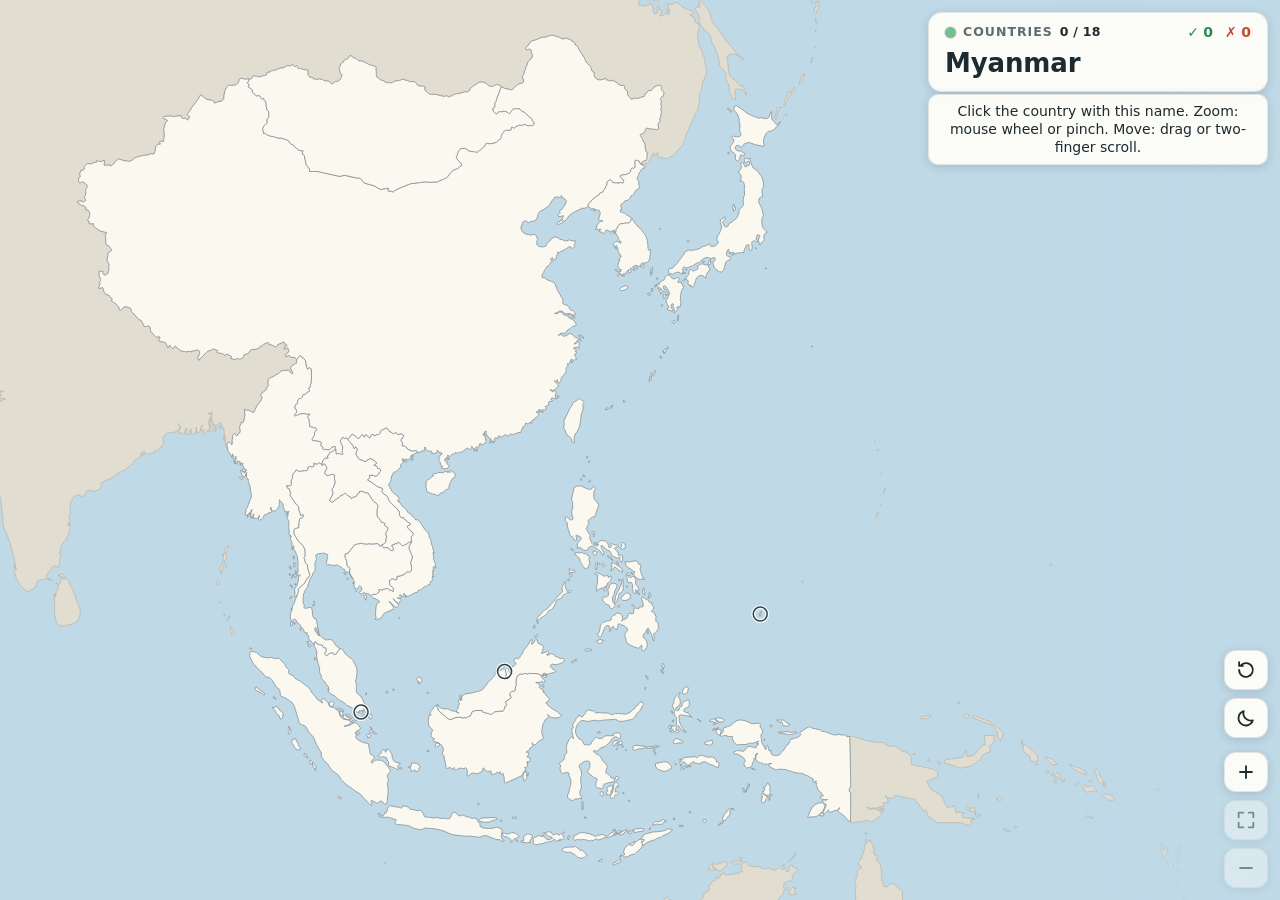
==== images/east-asia-quiz/site/index.html @ 54f2740a "east-asia-quiz: the page, engine copies and CI caller - site/index.html and site/config.js from euro" ====
<!doctype html>
<html lang="en" data-quiz="east-asia-quiz">
<head>
  <meta charset="utf-8">
  <meta name="viewport" content="width=device-width, initial-scale=1, viewport-fit=cover">
  <title>East Asia Quiz · phw</title>
  <meta name="description" content="A map quiz: find the countries of East and Southeast Asia by name, then by their capitals.">
  <meta name="color-scheme" content="light dark">
  <meta name="theme-color" content="#bfd9e7">
  <link rel="icon" href="favicon.ico" sizes="32x32">
  <link rel="icon" href="favicon.svg" type="image/svg+xml">
  <link rel="apple-touch-icon" href="apple-touch-icon.png">
  <link rel="stylesheet" href="style.css">
  <script src="theme.js"></script>
  <script type="module" src="main.js"></script>
</head>
<body>
  <div id="map" aria-hidden="true"></div>

  <section id="card" aria-label="Question">
    <div class="card-row">
      <p class="round"><span class="swatch" aria-hidden="true"></span><span id="round">Countries</span> <span id="progress" class="num">0 / 18</span></p>
      <p class="score">
        <span class="ok" title="correct"><span aria-hidden="true">✓</span> <span id="correct" class="num">0</span><span class="sr-only"> correct,</span></span>
        <span class="bad" title="misclicks"><span aria-hidden="true">✗</span> <span id="misses" class="num">0</span><span class="sr-only"> misclicks</span></span>
      </p>
    </div>
    <p id="prompt" aria-live="polite" aria-atomic="true"><span id="prompt-kind" class="sr-only">Find the country:</span> <span id="prompt-text"></span></p>
  </section>

  <p id="toast" role="status"></p>

  <nav id="controls" aria-label="Quiz and map controls">
    <div class="group">
      <button id="reset" class="btn" type="button" aria-label="Reset the quiz">
        <svg class="icon" viewBox="0 0 24 24" aria-hidden="true"><path d="M4.5 12a7.5 7.5 0 1 0 2.2-5.3"/><path d="M4.5 3.5v4h4"/></svg>
        <span class="btn-text">Reset?</span>
      </button>
      <button id="theme" class="btn" type="button" aria-label="Switch to dark theme">
        <svg class="icon icon-moon" viewBox="0 0 24 24" aria-hidden="true"><path d="M19.5 14.5A8 8 0 0 1 9.5 4.5a8 8 0 1 0 10 10z"/></svg>
        <svg class="icon icon-sun" viewBox="0 0 24 24" aria-hidden="true"><circle cx="12" cy="12" r="4"/><path d="M12 2.5v2.5M12 19v2.5M2.5 12H5M19 12h2.5M5.3 5.3l1.8 1.8M16.9 16.9l1.8 1.8M5.3 18.7l1.8-1.8M16.9 7.1l1.8-1.8"/></svg>
      </button>
    </div>
    <div class="group">
      <button id="zoom-out" class="btn" type="button" aria-label="Zoom out">
        <svg class="icon" viewBox="0 0 24 24" aria-hidden="true"><path d="M5.5 12h13"/></svg>
      </button>
      <button id="zoom-fit" class="btn" type="button" aria-label="Show the whole map">
        <svg class="icon" viewBox="0 0 24 24" aria-hidden="true"><path d="M4 9V4h5M20 9V4h-5M4 15v5h5M20 15v5h-5"/></svg>
      </button>
      <button id="zoom-in" class="btn" type="button" aria-label="Zoom in">
        <svg class="icon" viewBox="0 0 24 24" aria-hidden="true"><path d="M5.5 12h13M12 5.5v13"/></svg>
      </button>
    </div>
  </nav>

  <p id="label" aria-live="polite"></p>
  <div id="safe" aria-hidden="true"></div>
  <p class="sr-only">A map quiz of the countries of East and Southeast Asia, played by clicking or tapping on the map: answering needs a mouse, touch or pen, there is no keyboard way to pick a country. The first round names a country; click or tap it on the map. The second round names a capital; pick the country it is the capital of. Then the rounds start over in a new order. Found countries are coloured, a wrong pick shows the name of the country you picked. Zoom with the buttons, a mouse wheel or a pinch; move the map by dragging it or with a two-finger scroll on a trackpad; the plus, minus and 0 keys zoom and the arrow keys move the map.</p>
  <noscript><p class="noscript">This map quiz needs JavaScript.</p></noscript>
</body>
</html>
---- images/east-asia-quiz/site/style.css ----
/* Map quiz. Layers, bottom to top: the map (#map: inline SVG, zoomed and
   panned by main.js; the page background is its sea, and the context land
   fades out at the edge of the drawn extent), the question card, the
   controls, the optional attribution line, and the transient toast and
   misclick label.
   Shared map-quiz engine file: the source is shared/map-quiz/site/, images
   get byte-identical copies (python3 shared/sync.py). Edit the source; an
   image overrides tokens (colours) in a stylesheet of its own, linked after
   this one.

   Pieces and answers (main.js): a round's answers are pieces or groups
   of them; a piece in no answer of the round is inert (.inert: drawn as
   context land). A round with line overlays (rounds[].lines) sets
   .seamless on the regions: each piece outlines itself in its own fill,
   so no hairline shows inside a group; the lines (#overlays .line) draw
   the outlines that count, and .off hides the ones another round shows.

   Two layouts (LANDSCAPE in main.js is the same media query):
   - default (portrait, square-ish): card across the top, controls across
     the bottom; main.js fits the map into the band between them.
   - landscape: card top right, controls in a column bottom right; the map
     uses the full height (at the full view the card covers a corner of it:
     keep that corner to context land, as Russia in europe-quiz).

   Theme: light tokens on :root, dark tokens for prefers-color-scheme: dark
   unless <html data-theme="light">, and for <html data-theme="dark"> (set
   by theme.js, which also handles the toggle). Dark mode: the round
   colours (A, B, their hovers, the misclick) are dark fills under a light
   border line, so the line stays visible between two neighbours of the
   same colour (contrast ≥ 2:1 against every fill). */

:root {
  color-scheme: light;
  --sea: #bfd9e7;
  --land: #e2ddd1;
  --land-line: #b5ad9e;
  --region: #fbf8f0;
  --region-hover: #efe7d6;
  --border: #7f8b91;
  --a: #74bf8f;
  --a-hover: #62b080;
  --b: #f2b661;
  --b-hover: #e7a74b;
  --pulse: #ffffff;
  --miss: #e35b4b;
  --ring: #33434b;
  --ring-halo: rgba(255, 255, 255, 0.85);
  --fg: #1d2a30;
  --muted: #5d6c73;
  --ok: #2c8a57;
  --bad: #c4473a;
  --panel: rgba(255, 253, 248, 0.93);
  --panel-line: rgba(60, 70, 80, 0.12);
  --shadow: 0 2px 10px rgba(30, 45, 55, 0.16);
  --btn-hover: rgba(255, 255, 255, 1);
  --label-bg: rgba(29, 42, 48, 0.92);
  --label-fg: #ffffff;
  --focus: #2f7fae;
  --water: var(--sea); /* overlays (rivers, lakes) … */
  --overlay-stroke: 0; /* … and their outline, map units */
  --inert: var(--land); /* pieces in no answer of the round … */
  --inert-line: var(--land-line); /* … and their outline */
}

@media (prefers-color-scheme: dark) {
  :root:not([data-theme="light"]) {
    color-scheme: dark;
    --sea: #0d1e2a;
    --land: #1a2932;
    --land-line: #2e414c;
    --region: #2b3e48;
    --region-hover: #375058;
    --border: #9ab2bd;
    --a: #20774f;
    --a-hover: #278460;
    --b: #a3530f;
    --b-hover: #b8600f;
    --pulse: #f0fff8;
    --miss: #c44a3f;
    --ring: #e4eef2;
    --ring-halo: rgba(4, 11, 17, 0.8);
    --fg: #e4eef2;
    --muted: #8ea4ae;
    --ok: #5fd39e;
    --bad: #ff8c7a;
    --panel: rgba(13, 27, 37, 0.9);
    --panel-line: rgba(160, 200, 220, 0.12);
    --shadow: 0 2px 12px rgba(0, 0, 0, 0.45);
    --btn-hover: rgba(24, 46, 60, 1);
    --label-bg: rgba(236, 244, 247, 0.95);
    --label-fg: #0d1e2a;
    --focus: #7cc4e8;
  }
}

:root[data-theme="dark"] {
  color-scheme: dark;
  --sea: #0d1e2a;
  --land: #1a2932;
  --land-line: #2e414c;
  --region: #2b3e48;
  --region-hover: #375058;
  --border: #9ab2bd;
  --a: #20774f;
  --a-hover: #278460;
  --b: #a3530f;
  --b-hover: #b8600f;
  --pulse: #f0fff8;
  --miss: #c44a3f;
  --ring: #e4eef2;
  --ring-halo: rgba(4, 11, 17, 0.8);
  --fg: #e4eef2;
  --muted: #8ea4ae;
  --ok: #5fd39e;
  --bad: #ff8c7a;
  --panel: rgba(13, 27, 37, 0.9);
  --panel-line: rgba(160, 200, 220, 0.12);
  --shadow: 0 2px 12px rgba(0, 0, 0, 0.45);
  --btn-hover: rgba(24, 46, 60, 1);
  --label-bg: rgba(236, 244, 247, 0.95);
  --label-fg: #0d1e2a;
  --focus: #7cc4e8;
}

html,
body {
  margin: 0;
  height: 100%;
  overflow: hidden;
  background: var(--sea);
  color: var(--fg);
  font: 15px/1.3 system-ui, -apple-system, "Segoe UI", Roboto, sans-serif;
  /* Touches pan and zoom the map: no page scrolling, zooming, selection
     or callouts. */
  touch-action: none;
  -webkit-user-select: none;
  user-select: none;
  -webkit-touch-callout: none;
  -webkit-tap-highlight-color: transparent;
}

p {
  margin: 0;
}

/* ── Map ─────────────────────────────────────────────────────────────── */

#map {
  position: fixed;
  top: 0;
  right: 0;
  bottom: 0;
  left: 0;
}

#map svg {
  position: absolute;
  top: 0;
  left: 0;
  width: 100%;
  height: 100%;
  display: block;
  touch-action: none;
}

#map svg.over {
  cursor: pointer;
}

#map svg.panning {
  cursor: grabbing;
}

/* Strokes keep their width in screen pixels at any zoom. */
#map path,
#map rect,
#map circle {
  vector-effect: non-scaling-stroke;
}

/* Fade at the edge of the drawn extent: land dissolves into the sea. */
#fade {
  pointer-events: none;
}

#fade stop {
  stop-color: var(--sea);
}

.fade-1 {
  stop-opacity: 0.84;
}

.fade-2 {
  stop-opacity: 0.5;
}

.fade-3 {
  stop-opacity: 0.16;
}

.fade-4 {
  stop-opacity: 0;
}

#fade-t {
  fill: url(#fade-gt);
}

#fade-b {
  fill: url(#fade-gb);
}

#fade-l {
  fill: url(#fade-gl);
}

#fade-r {
  fill: url(#fade-gr);
}

/* Overlays (map.svg's #overlays, e.g. rivers): above the regions, never
   hit: clicks and hover go to what lies beneath. Fill and an outline of
   the same colour, its width in map units (it scales with the map, so it
   closes the same gaps, e.g. under bridges, at any zoom): --water and
   --overlay-stroke, both per image; style one overlay by its id. */
#overlays {
  pointer-events: none;
}

#overlays path {
  fill: var(--water);
  stroke: var(--water);
  stroke-width: var(--overlay-stroke);
  stroke-linejoin: round;
  vector-effect: none;
}

/* Line overlays (rounds[].lines: coasts, borders between groups; open
   lines along the region edges): a stroke only, the region outline's
   hairline, shown in the rounds that list them. */
#overlays path.line {
  fill: none;
  stroke: var(--border);
  stroke-width: 0.75px;
  stroke-linejoin: round;
  stroke-linecap: round;
  vector-effect: non-scaling-stroke;
}

#overlays path.off {
  display: none;
}

#land {
  fill: var(--land);
  stroke: var(--land-line);
  stroke-width: 0.6px;
  stroke-linejoin: round;
  pointer-events: none;
}

/* Regions (main.js adds class "regions" to their group in map.svg).
   --fill: the region's resting colour (the blink returns to it). */
.regions path {
  --fill: var(--region);
  fill: var(--fill);
  stroke: var(--border);
  stroke-width: 0.75px;
  stroke-linejoin: round;
}

.regions path.hover {
  --fill: var(--region-hover);
}

.regions path.c1 {
  --fill: var(--a);
}

.regions path.c1.hover {
  --fill: var(--a-hover);
}

.regions path.c2 {
  --fill: var(--b);
}

.regions path.c2.hover {
  --fill: var(--b-hover);
}

/* A correct answer: the new colour fades in from a bright flash. */
.regions path.pulse {
  animation: pulse 0.7s ease-out;
}

/* A misclick: the picked region blinks twice. */
.regions path.flash {
  animation: flash 0.5s linear 2;
}

@keyframes pulse {
  from {
    fill: var(--pulse);
  }
}

@keyframes flash {
  0%,
  55% {
    fill: var(--miss);
  }
  65%,
  100% {
    fill: var(--fill);
  }
}

/* A round with line overlays: each piece outlines itself in its own fill
   (closing hairline seams between the pieces of a group); the line
   overlays above draw the outlines. Pulse and blink animate the outline
   with the fill. */
.regions.seamless path {
  stroke: var(--fill);
  stroke-width: 0.6px;
}

.regions.seamless path.pulse {
  animation-name: pulse-seamless;
}

.regions.seamless path.flash {
  animation-name: flash-seamless;
}

@keyframes pulse-seamless {
  from {
    fill: var(--pulse);
    stroke: var(--pulse);
  }
}

@keyframes flash-seamless {
  0%,
  55% {
    fill: var(--miss);
    stroke: var(--miss);
  }
  65%,
  100% {
    fill: var(--fill);
    stroke: var(--fill);
  }
}

/* A piece in no answer of the round: context land for that round (never
   hit, never hovered; its colour from earlier rounds comes back with it). */
.regions path.inert {
  --fill: var(--inert);
  stroke: var(--inert-line);
  stroke-width: 0.6px;
}

/* Rings for regions too small to tap at the full view (main.js hides a
   ring once its region is big enough on screen). The hit area is larger
   than the ring and handled in main.js. */
#markers {
  pointer-events: none;
}

#markers .off {
  display: none;
}

.marker-halo {
  fill: none;
  stroke: var(--ring-halo);
  stroke-width: 4px;
}

.marker {
  fill: var(--region);
  fill-opacity: 0;
  stroke: var(--ring);
  stroke-width: 1.5px;
}

.marker.c1 {
  fill: var(--a);
  fill-opacity: 1;
}

.marker.c2 {
  fill: var(--b);
  fill-opacity: 1;
}

.marker.hover {
  stroke-width: 2.5px;
}

.marker.flash {
  animation: flash-ring 0.5s linear 2;
}

@keyframes flash-ring {
  0%,
  55% {
    fill: var(--miss);
    fill-opacity: 1;
    stroke: var(--miss);
  }
}

/* ── Question card ───────────────────────────────────────────────────── */

#card,
#controls {
  position: fixed;
  left: 50%;
  transform: translateX(-50%);
  width: min(520px, calc(100% - 24px - env(safe-area-inset-left, 0px) - env(safe-area-inset-right, 0px)));
  box-sizing: border-box;
}

#card {
  top: calc(env(safe-area-inset-top, 0px) + 10px);
  padding: 9px 16px 10px;
  border-radius: 14px;
  background: var(--panel);
  border: 1px solid var(--panel-line);
  box-shadow: var(--shadow);
  -webkit-backdrop-filter: blur(8px);
  backdrop-filter: blur(8px);
}

.card-row {
  display: flex;
  align-items: center;
  justify-content: space-between;
  gap: 12px;
  height: 20px;
}

.round {
  display: flex;
  align-items: center;
  gap: 7px;
  font-size: 12.5px;
  font-weight: 650;
  letter-spacing: 0.08em;
  text-transform: uppercase;
  color: var(--muted);
  white-space: nowrap;
}

.swatch {
  width: 11px;
  height: 11px;
  border-radius: 50%;
  background: var(--a);
  box-shadow: 0 0 0 1px var(--panel-line);
}

/* Odd rounds colour with B (main.js). */
.swatch.b {
  background: var(--b);
}

#progress {
  color: var(--fg);
  letter-spacing: 0.02em;
}

.score {
  display: flex;
  gap: 12px;
  font-size: 14px;
  white-space: nowrap;
}

.ok {
  color: var(--ok);
}

.bad {
  color: var(--bad);
}

.num {
  font-weight: 650;
  font-variant-numeric: tabular-nums;
}

#prompt {
  height: 36px;
  margin-top: 3px;
  font-size: clamp(21px, 5.8vw, 28px);
  line-height: 36px;
  font-weight: 700;
  letter-spacing: -0.005em;
  white-space: nowrap;
  overflow: hidden;
  text-overflow: ellipsis;
}

/* Optional second line (rounds[].sub; main.js adds it and :root.has-sub
   when a round has one): the same height in every round, so the card
   never changes size. */
#prompt-sub {
  height: 18px;
  font-size: 13.5px;
  line-height: 18px;
  color: var(--muted);
  white-space: nowrap;
  overflow: hidden;
  text-overflow: ellipsis;
}

/* ── Toast and misclick label ────────────────────────────────────────── */

/* Just below the card: 82 px from its top, 100 px with the sub-line.
   Centred as wide as its text needs, up to max-width of the whole window
   (left: 50% with a translate would let it shrink into the right half). */
#toast {
  position: fixed;
  left: 0;
  right: 0;
  margin: 0 auto;
  box-sizing: border-box;
  top: calc(env(safe-area-inset-top, 0px) + 10px + 82px);
  width: fit-content;
  max-width: min(480px, calc(100% - 40px));
  padding: 7px 14px;
  border-radius: 10px;
  background: var(--panel);
  border: 1px solid var(--panel-line);
  box-shadow: var(--shadow);
  font-size: 14px;
  text-align: center;
  opacity: 0;
  visibility: hidden;
  pointer-events: none;
  transition: opacity 0.25s, visibility 0s 0.25s;
}

:root.has-sub #toast {
  top: calc(env(safe-area-inset-top, 0px) + 10px + 100px);
}

#toast.show {
  opacity: 1;
  visibility: visible;
  transition: opacity 0.25s;
}

#label {
  position: fixed;
  top: 0;
  left: 0;
  max-width: calc(100vw - 16px);
  padding: 5px 11px;
  border-radius: 8px;
  background: var(--label-bg);
  color: var(--label-fg);
  font-size: 15px;
  font-weight: 600;
  white-space: nowrap;
  overflow: hidden;
  text-overflow: ellipsis;
  box-shadow: var(--shadow);
  opacity: 0;
  visibility: hidden;
  pointer-events: none;
  transition: opacity 0.2s, visibility 0s 0.2s;
}

#label.show {
  opacity: 1;
  visibility: visible;
  transition: opacity 0.12s;
}

/* ── Attribution (optional: config.attribution) ──────────────────────── */

/* Portrait: a line under the controls, which move up to make room.
   Landscape (below): the bottom-left corner, clear of the controls column. */
#attribution {
  position: fixed;
  left: 50%;
  bottom: calc(env(safe-area-inset-bottom, 0px) + 5px);
  transform: translateX(-50%);
  max-width: calc(100% - 24px - env(safe-area-inset-left, 0px) - env(safe-area-inset-right, 0px));
  box-sizing: border-box;
  padding: 1px 7px;
  border-radius: 6px;
  background: var(--panel);
  color: var(--muted);
  font-size: 11px;
  line-height: 15px;
  white-space: nowrap;
  overflow: hidden;
  text-overflow: ellipsis;
  pointer-events: none;
}

:root.has-attribution #controls {
  bottom: calc(env(safe-area-inset-bottom, 0px) + 28px);
}

/* ── Controls ────────────────────────────────────────────────────────── */

#controls {
  bottom: calc(env(safe-area-inset-bottom, 0px) + 12px);
  display: flex;
  justify-content: space-between;
  pointer-events: none;
}

.group {
  display: flex;
  gap: 8px;
}

.btn {
  display: inline-flex;
  align-items: center;
  justify-content: center;
  gap: 6px;
  min-width: 44px;
  height: 44px;
  padding: 0 10px;
  border: 1px solid var(--panel-line);
  border-radius: 12px;
  background: var(--panel);
  box-shadow: var(--shadow);
  color: var(--fg);
  font: inherit;
  font-weight: 650;
  cursor: pointer;
  pointer-events: auto;
  touch-action: manipulation;
  -webkit-backdrop-filter: blur(8px);
  backdrop-filter: blur(8px);
}

.btn:hover {
  background: var(--btn-hover);
}

.btn:focus-visible {
  outline: 2px solid var(--focus);
  outline-offset: 2px;
}

/* Zoom limit reached (aria-disabled keeps the button focusable). */
.btn[aria-disabled="true"] {
  opacity: 0.45;
  cursor: default;
}

.btn[aria-disabled="true"]:hover {
  background: var(--panel);
}

.icon {
  width: 22px;
  height: 22px;
  flex: none;
  fill: none;
  stroke: currentColor;
  stroke-width: 2;
  stroke-linecap: round;
  stroke-linejoin: round;
}

.icon-sun,
:root[data-theme="dark"] .icon-moon {
  display: none;
}

:root[data-theme="dark"] .icon-sun {
  display: block;
}

.btn-text {
  display: none;
}

/* Reset asks once: the first press arms it for a few seconds. */
#reset.armed {
  color: var(--bad);
  border-color: currentColor;
}

#reset.armed .btn-text {
  display: inline;
}

@media (pointer: fine) {
  .btn {
    min-width: 40px;
    height: 40px;
  }
}

/* ── Landscape ───────────────────────────────────────────────────────── */

@media (min-aspect-ratio: 4/3) {
  #card,
  #toast {
    left: auto;
    right: calc(env(safe-area-inset-right, 0px) + 12px);
    transform: none;
    width: min(340px, 36vw);
  }

  #card {
    top: calc(env(safe-area-inset-top, 0px) + 12px);
  }

  #prompt {
    font-size: clamp(19px, 2.4vw, 26px);
  }

  #toast {
    top: calc(env(safe-area-inset-top, 0px) + 12px + 82px);
    margin: 0;
    max-width: none;
  }

  :root.has-sub #toast {
    top: calc(env(safe-area-inset-top, 0px) + 12px + 100px);
  }

  #controls {
    left: auto;
    right: calc(env(safe-area-inset-right, 0px) + 12px);
    transform: none;
    width: auto;
    flex-direction: column;
    align-items: flex-end;
    gap: 14px;
  }

  .group {
    flex-direction: column;
    align-items: flex-end;
  }

  .group:last-child {
    flex-direction: column-reverse;
  }

  #attribution {
    left: calc(env(safe-area-inset-left, 0px) + 12px);
    bottom: calc(env(safe-area-inset-bottom, 0px) + 12px);
    transform: none;
    /* the controls column: 12 px margin, up to 44 px buttons, a gap */
    max-width: calc(100% - 88px - env(safe-area-inset-left, 0px) - env(safe-area-inset-right, 0px));
  }

  :root.has-attribution #controls {
    bottom: calc(env(safe-area-inset-bottom, 0px) + 12px);
  }
}

/* ── Reduced motion: no transitions, no pulse; a misclick is a steady
   highlight instead of a blink (main.js removes it with the label). ── */

@media (prefers-reduced-motion: reduce) {
  #toast,
  #toast.show,
  #label,
  #label.show {
    transition: none;
  }

  .regions path.pulse {
    animation: none;
  }

  .regions path.flash {
    animation: none;
    fill: var(--miss);
  }

  .regions.seamless path.pulse {
    animation: none;
  }

  .regions.seamless path.flash {
    animation: none;
    fill: var(--miss);
    stroke: var(--miss);
  }

  .marker.flash {
    animation: none;
    fill: var(--miss);
    fill-opacity: 1;
    stroke: var(--miss);
  }
}

/* ── Misc ────────────────────────────────────────────────────────────── */

/* Safe-area insets (notches, home indicator), read by main.js. */
#safe {
  position: fixed;
  top: 0;
  left: 0;
  width: 0;
  height: 0;
  padding: env(safe-area-inset-top, 0px) env(safe-area-inset-right, 0px)
    env(safe-area-inset-bottom, 0px) env(safe-area-inset-left, 0px);
  visibility: hidden;
  pointer-events: none;
}

.noscript {
  position: fixed;
  top: 50%;
  left: 0;
  right: 0;
  text-align: center;
}

.sr-only {
  position: absolute;
  width: 1px;
  height: 1px;
  margin: -1px;
  padding: 0;
  overflow: hidden;
  clip: rect(0 0 0 0);
  white-space: nowrap;
  border: 0;
}
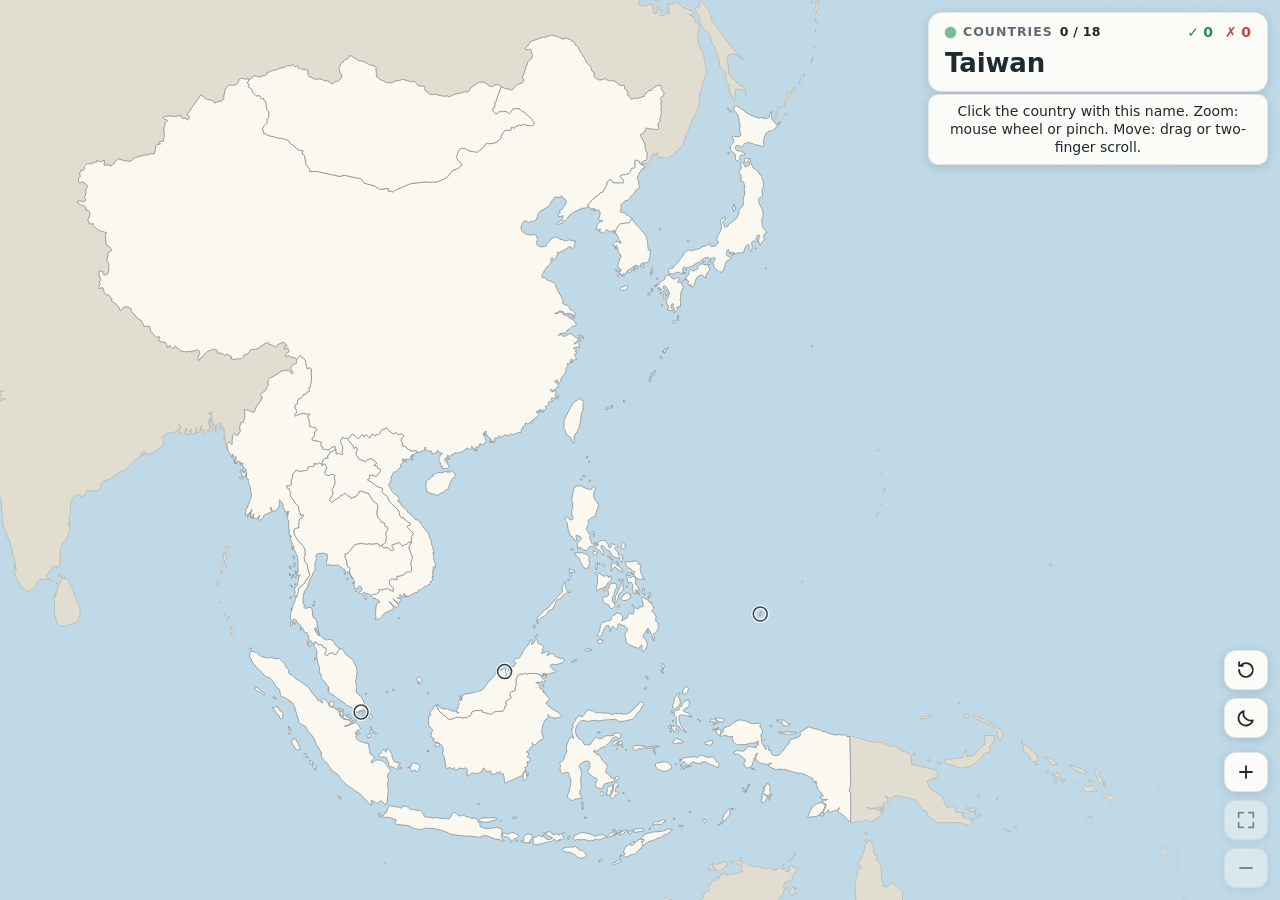
==== commit ec3aee87: "east-asia-quiz: an asked capital links to its Wikipedia article In the capitals round the name on th" ====
--- a/images/east-asia-quiz/site/index.html
+++ b/images/east-asia-quiz/site/index.html
@@ -56,7 +56,7 @@
 
   <p id="label" aria-live="polite"></p>
   <div id="safe" aria-hidden="true"></div>
-  <p class="sr-only">A map quiz of the countries of East and Southeast Asia, played by clicking or tapping on the map: answering needs a mouse, touch or pen, there is no keyboard way to pick a country. The first round names a country; click or tap it on the map. The second round names a capital; pick the country it is the capital of. Then the rounds start over in a new order. Found countries are coloured, a wrong pick shows the name of the country you picked. Zoom with the buttons, a mouse wheel or a pinch; move the map by dragging it or with a two-finger scroll on a trackpad; the plus, minus and 0 keys zoom and the arrow keys move the map.</p>
+  <p class="sr-only">A map quiz of the countries of East and Southeast Asia, played by clicking or tapping on the map: answering needs a mouse, touch or pen, there is no keyboard way to pick a country. The first round names a country; click or tap it on the map. The second round names a capital; pick the country it is the capital of; there the asked capital is a link to its Wikipedia article, which opens in a new tab. Then the rounds start over in a new order. Found countries are coloured, a wrong pick shows the name of the country you picked. Zoom with the buttons, a mouse wheel or a pinch; move the map by dragging it or with a two-finger scroll on a trackpad; the plus, minus and 0 keys zoom and the arrow keys move the map.</p>
   <noscript><p class="noscript">This map quiz needs JavaScript.</p></noscript>
 </body>
 </html>
--- a/images/east-asia-quiz/site/style.css
+++ b/images/east-asia-quiz/site/style.css
@@ -18,7 +18,8 @@
    Two layouts (LANDSCAPE in main.js is the same media query):
    - default (portrait, square-ish): card across the top, controls across
      the bottom; main.js fits the map into the band between them.
-   - landscape: card top right, controls in a column bottom right; the map
+   - landscape: card top right, controls in a column bottom right (under
+     390 px high: its two groups side by side, clear of the card); the map
      uses the full height (at the full view the card covers a corner of it:
      keep that corner to context land, as Russia in europe-quiz).
 
@@ -468,6 +469,66 @@
   background: var(--b);
 }
 
+/* Round picker (config.roundPicker): main.js wraps #round in .picker and
+   lays a native <select> over it, invisible and larger than the label
+   (about 38 px high, inside the card), so the label keeps its look, the
+   platform draws the list, and the card keeps its size. The chevron after
+   the label says it opens; it costs the row about 9 px (where the row
+   overflows, the card fits it: "Top row" below). */
+.picker {
+  position: relative;
+  display: inline-flex;
+  align-items: center;
+  gap: 4px;
+  border-radius: 4px;
+}
+
+.picker::after {
+  content: "";
+  width: 4px;
+  height: 4px;
+  margin-top: -3px;
+  border-right: 1.5px solid currentColor;
+  border-bottom: 1.5px solid currentColor;
+  transform: rotate(45deg);
+}
+
+#round-picker {
+  position: absolute;
+  top: -10px;
+  left: -8px;
+  width: calc(100% + 16px);
+  height: calc(100% + 22px);
+  box-sizing: border-box;
+  margin: 0;
+  padding: 0;
+  border: 0;
+  opacity: 0;
+  font-size: 16px; /* iOS zooms in on focus into smaller form fields */
+  cursor: pointer;
+  -webkit-appearance: none;
+  appearance: none;
+}
+
+@media (hover: hover) {
+  .picker:hover {
+    color: var(--fg);
+  }
+}
+
+.picker:has(#round-picker:focus-visible) {
+  outline: 2px solid var(--focus);
+  outline-offset: 3px;
+}
+
+/* Without :has() (Firefox before 121): the ring on any focus. */
+@supports not selector(:has(*)) {
+  .picker:focus-within {
+    outline: 2px solid var(--focus);
+    outline-offset: 3px;
+  }
+}
+
 #progress {
   color: var(--fg);
   letter-spacing: 0.02em;
@@ -518,9 +579,107 @@
   text-overflow: ellipsis;
 }
 
+/* Optional prompt link (rounds[].link; main.js puts #prompt-text into
+   #prompt-link and sets :root.has-link): the name looks as without the
+   link; the small "opens a new tab" icon after it, in the text colour but
+   thin, says it is one. Underlined on hover (a mouse) and keyboard focus,
+   which also gets the focus ring. The name's own span cuts a long name
+   (ellipsis), so the icon stays; the line keeps its height. Without href
+   (a round without link) plain text, no icon. #prompt doesn't clip here
+   (the <a> is never wider than the line), so the focus ring shows. Where
+   the top row is one line, the round picker's larger target overlaps the
+   line's top 7 px and stays on top there: a near miss opens the list, not
+   a new tab. */
+:root.has-link #prompt {
+  overflow: visible;
+}
+
+#prompt-link {
+  display: inline-flex;
+  align-items: center;
+  max-width: 100%;
+  vertical-align: top;
+  border-radius: 4px;
+  color: inherit;
+  text-decoration: none;
+}
+
+#prompt-link #prompt-text {
+  min-width: 0;
+  overflow: hidden;
+  text-overflow: ellipsis;
+  text-decoration-thickness: 1.5px; /* hover and focus below */
+  text-underline-offset: 0.14em;
+}
+
+.link-icon {
+  flex: none;
+  width: 13px;
+  height: 13px;
+  margin-left: 3px;
+  fill: none;
+  stroke: currentColor;
+  stroke-width: 2.4; /* 1.3 px: a thin line beside the bold name */
+  stroke-linecap: round;
+  stroke-linejoin: round;
+}
+
+#prompt-link:not([href]) .link-icon {
+  display: none;
+}
+
+@media (hover: hover) {
+  #prompt-link[href]:hover #prompt-text {
+    text-decoration-line: underline;
+  }
+}
+
+#prompt-link:focus-visible {
+  outline: 2px solid var(--focus);
+  outline-offset: 2px;
+}
+
+#prompt-link:focus-visible #prompt-text {
+  text-decoration-line: underline;
+}
+
+/* Top row where it overflows (a 320 px phone, a long label, big counters,
+   the round picker's chevron): main.js fitRow tries these on #card in
+   turn and keeps the first that fits. .row-tight narrows the round
+   label's letter-spacing; .row-wide (landscape: --card-min) gives the card
+   at least 260 px; .row-wrap puts the counters on a line of their own, so the
+   card grows by 20 px and the toast moves down with it. Where the row
+   fits, none applies. */
+#card.row-tight #round {
+  letter-spacing: 0.03em;
+}
+
+#card.row-wrap .card-row {
+  flex-wrap: wrap;
+  row-gap: 0;
+  height: auto;
+}
+
+#card.row-wrap .round,
+#card.row-wrap .score {
+  height: 20px;
+  align-items: center;
+}
+
+#card.row-wrap .score {
+  margin-left: auto;
+  position: relative; /* above the round picker's larger target */
+  z-index: 1;
+}
+
+#card.row-wrap ~ #toast {
+  --row-grow: 20px;
+}
+
 /* ── Toast and misclick label ────────────────────────────────────────── */
 
-/* Just below the card: 82 px from its top, 100 px with the sub-line.
+/* Just below the card: 82 px from its top, 100 px with the sub-line, 20 px
+   more when the card's top row takes two lines (--row-grow, .row-wrap).
    Centred as wide as its text needs, up to max-width of the whole window
    (left: 50% with a translate would let it shrink into the right half). */
 #toast {
@@ -529,7 +688,7 @@
   right: 0;
   margin: 0 auto;
   box-sizing: border-box;
-  top: calc(env(safe-area-inset-top, 0px) + 10px + 82px);
+  top: calc(env(safe-area-inset-top, 0px) + 10px + 82px + var(--row-grow, 0px));
   width: fit-content;
   max-width: min(480px, calc(100% - 40px));
   padding: 7px 14px;
@@ -546,7 +705,7 @@
 }
 
 :root.has-sub #toast {
-  top: calc(env(safe-area-inset-top, 0px) + 10px + 100px);
+  top: calc(env(safe-area-inset-top, 0px) + 10px + 100px + var(--row-grow, 0px));
 }
 
 #toast.show {
@@ -713,7 +872,13 @@
     left: auto;
     right: calc(env(safe-area-inset-right, 0px) + 12px);
     transform: none;
-    width: min(340px, 36vw);
+    width: max(var(--card-min, 0px), min(340px, 36vw));
+  }
+
+  /* Top row: a card wide enough for it (36vw is 204 px on a 568 px screen). */
+  #card.row-wide,
+  #card.row-wide ~ #toast {
+    --card-min: 260px;
   }
 
   #card {
@@ -725,13 +890,13 @@
   }
 
   #toast {
-    top: calc(env(safe-area-inset-top, 0px) + 12px + 82px);
+    top: calc(env(safe-area-inset-top, 0px) + 12px + 82px + var(--row-grow, 0px));
     margin: 0;
     max-width: none;
   }
 
   :root.has-sub #toast {
-    top: calc(env(safe-area-inset-top, 0px) + 12px + 100px);
+    top: calc(env(safe-area-inset-top, 0px) + 12px + 100px + var(--row-grow, 0px));
   }
 
   #controls {
@@ -763,6 +928,24 @@
 
   :root.has-attribution #controls {
     bottom: calc(env(safe-area-inset-bottom, 0px) + 12px);
+  }
+}
+
+/* Short landscape (phones held sideways, under 390 px high): one column of
+   five buttons (258 px with touch-sized ones) would reach up into the card
+   (up to 110 px from the top with a sub-line), so the two groups stand side
+   by side, three buttons high. */
+@media (min-aspect-ratio: 4/3) and (max-height: 389px) {
+  #controls {
+    flex-direction: row;
+  }
+}
+
+/* … and up to 409 px high while the card's top row takes two lines (a
+   20 px taller card). */
+@media (min-aspect-ratio: 4/3) and (max-height: 409px) {
+  #card.row-wrap ~ #controls {
+    flex-direction: row;
   }
 }
 
